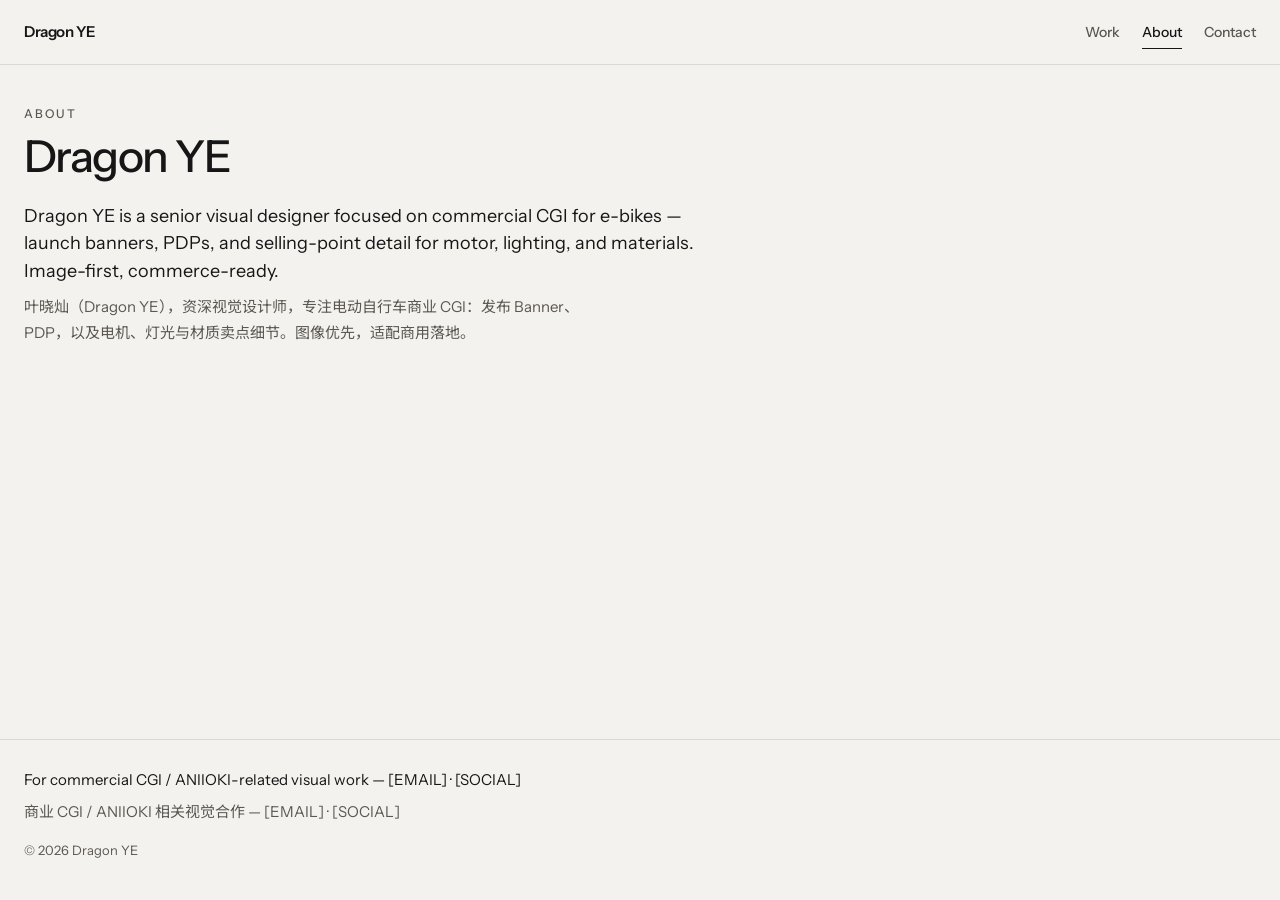
==== about.html @ ce5f81a4 "Rebuild the portfolio as an image-first static framework. Replace the single-page v1 with Home, Abou" ====
<!DOCTYPE html>
<html lang="en">
<head>
  <meta charset="utf-8">
  <meta name="viewport" content="width=device-width, initial-scale=1">
  <title>About — Dragon YE</title>
  <meta name="description" content="Dragon YE is a senior visual designer focused on commercial CGI for e-bikes — launch banners, PDPs, and selling-point detail for motor, lighting, and materials.">
  <meta name="theme-color" content="#f3f2ef">
  <link rel="canonical" href="https://dragonye17.github.io/dragonye-portfolio/about.html">
  <link rel="icon" href="favicon.svg" type="image/svg+xml">
  <link rel="preconnect" href="https://fonts.googleapis.com">
  <link rel="preconnect" href="https://fonts.gstatic.com" crossorigin>
  <link href="https://fonts.googleapis.com/css2?family=Instrument+Sans:wght@400;500;600&family=Noto+Sans+SC:wght@400;500&display=swap" rel="stylesheet">
  <link rel="stylesheet" href="css/site.css">
</head>
<body>
  <a class="skip" href="#main">Skip to content</a>
  <header class="nav">
    <div class="wrap nav-inner">
      <a class="wordmark" href="index.html">Dragon YE</a>
      <nav class="nav-links" aria-label="Primary">
        <a href="index.html#work">Work</a>
        <a href="about.html" aria-current="page">About</a>
        <a href="contact.html">Contact</a>
      </nav>
    </div>
  </header>

  <main id="main" class="wrap page">
    <p class="kicker">About</p>
    <h1 class="page-title">Dragon YE</h1>
    <p class="lede">Dragon YE is a senior visual designer focused on commercial CGI for e-bikes — launch banners, PDPs, and selling-point detail for motor, lighting, and materials. Image-first, commerce-ready.</p>
    <p class="sub" lang="zh-Hans">叶晓灿（Dragon YE），资深视觉设计师，专注电动自行车商业 CGI：发布 Banner、PDP，以及电机、灯光与材质卖点细节。图像优先，适配商用落地。</p>
  </main>

  <footer class="site-footer">
    <div class="wrap">
      <address>
        For commercial CGI / ANIIOKI-related visual work — <span class="token">[EMAIL]</span> · <span class="token">[SOCIAL]</span>
      </address>
      <p class="sub" lang="zh-Hans">商业 CGI / ANIIOKI 相关视觉合作 — <span class="token">[EMAIL]</span> · <span class="token">[SOCIAL]</span></p>
      <p class="legal">© 2026 Dragon YE</p>
    </div>
  </footer>
</body>
</html>
---- css/site.css ----
/* Dragon YE — image-first portfolio framework. Slots stay empty until real frames are dropped in. */

:root {
  --bg: #f3f2ef;
  --ink: #161616;
  --muted: #5c574f;
  --line: #ddd9d0;
  --slot: #e2dfd7;
  --slot-ink: #3f3c36;
  --font: "Instrument Sans", "Noto Sans SC", "PingFang SC", "Hiragino Sans GB", "Microsoft YaHei", sans-serif;
  --wrap: 1320px;
  --measure: 40rem;
}

* { box-sizing: border-box; }

html { -webkit-text-size-adjust: 100%; }

body {
  display: flex;
  flex-direction: column;
  margin: 0;
  min-height: 100vh;
  background: var(--bg);
  color: var(--ink);
  font-family: var(--font);
  font-size: 16px;
  line-height: 1.5;
  font-weight: 400;
  text-rendering: optimizeLegibility;
  -webkit-font-smoothing: antialiased;
}

main { flex: 1 0 auto; }

h1, h2, h3, p, figure, ol, ul, address { margin: 0; }
ol, ul { padding: 0; }
img { max-width: 100%; }

a { color: inherit; text-decoration: none; }

:focus-visible {
  outline: 2px solid var(--ink);
  outline-offset: 3px;
}

::selection {
  background: var(--ink);
  color: var(--bg);
}

.skip {
  position: absolute;
  left: 12px;
  top: -40px;
  z-index: 20;
  background: var(--ink);
  color: var(--bg);
  padding: 8px 12px;
  font-size: 14px;
}

.skip:focus { top: 12px; }

.vh {
  position: absolute;
  width: 1px;
  height: 1px;
  padding: 0;
  margin: -1px;
  overflow: hidden;
  clip: rect(0, 0, 0, 0);
  clip-path: inset(50%);
  white-space: nowrap;
  border: 0;
}

.wrap {
  width: min(var(--wrap), calc(100% - 48px));
  margin-inline: auto;
}

.measure { max-width: var(--measure); }

/* ---------- nav ---------- */

.nav {
  position: sticky;
  top: 0;
  z-index: 10;
  background: rgba(243, 242, 239, 0.94);
  backdrop-filter: blur(10px);
  -webkit-backdrop-filter: blur(10px);
  border-bottom: 1px solid var(--line);
}

.nav-inner {
  display: flex;
  align-items: center;
  justify-content: space-between;
  gap: 12px 24px;
  min-height: 64px;
  padding: 10px 0;
}

.wordmark {
  font-weight: 600;
  letter-spacing: -0.03em;
  font-size: 15px;
  flex: none;
}

.nav-links {
  display: flex;
  flex-wrap: wrap;
  justify-content: flex-end;
  gap: 6px 22px;
}

.nav-links a {
  font-size: 14px;
  font-weight: 500;
  color: var(--muted);
  padding: 6px 0;
}

.nav-links a:hover { color: var(--ink); }

.nav-links a[aria-current="page"] {
  color: var(--ink);
  box-shadow: inset 0 -1px 0 var(--ink);
}

/* ---------- type ---------- */

.kicker {
  font-size: 12px;
  font-weight: 500;
  letter-spacing: 0.16em;
  text-transform: uppercase;
  color: var(--muted);
}

h2.kicker { font-size: 12px; }

.kicker .opt {
  margin-left: 0.75em;
  letter-spacing: 0.08em;
  font-weight: 400;
}

.page-title {
  margin-top: 10px;
  font-size: clamp(2rem, 4vw, 2.75rem);
  font-weight: 500;
  letter-spacing: -0.035em;
  line-height: 1.08;
}

.position {
  font-size: clamp(1.35rem, 2.15vw, 1.7rem);
  font-weight: 500;
  letter-spacing: -0.022em;
  line-height: 1.32;
  text-wrap: pretty;
}

.sub {
  margin-top: 8px;
  max-width: 40em;
  color: var(--muted);
  font-size: 15px;
  line-height: 1.7;
}

.position + .sub { margin-top: 12px; max-width: none; }

.kicker + .position { margin-top: 10px; }

.lede {
  margin-top: 22px;
  max-width: 38em;
  font-size: 1.125rem;
  line-height: 1.55;
  text-wrap: pretty;
}

.flag {
  font-size: 12px;
  font-weight: 500;
  letter-spacing: 0.16em;
  text-transform: uppercase;
  color: var(--muted);
}

.role {
  margin-top: 16px;
  font-size: 14px;
}

.goal {
  margin-top: 18px;
  max-width: 38em;
  font-size: 17px;
  line-height: 1.5;
  text-wrap: pretty;
}

.note {
  margin-top: 8px;
  color: var(--muted);
  font-size: 14px;
}

.token { white-space: nowrap; }

/* ---------- pages ---------- */

.intro { padding-top: 40px; }

.page { padding-top: 40px; }

.block { margin-top: 72px; }

.project-head {
  margin-top: 36px;
  max-width: 40rem;
}

.project-head .sub { margin-top: 6px; }

.band { margin-top: 64px; }

.stack,
.pairs { margin-top: 16px; }

.stack { display: grid; gap: 12px; }

.pairs { display: grid; gap: 28px; }

.pair {
  display: grid;
  gap: 10px 12px;
}

.row-label {
  grid-column: 1 / -1;
  font-size: 13px;
  font-weight: 500;
  letter-spacing: 0.12em;
  text-transform: uppercase;
  color: var(--muted);
}

.row-label span {
  margin-left: 0.65em;
  letter-spacing: 0.02em;
  text-transform: none;
  font-weight: 400;
}

.anchors {
  margin-top: 64px;
  padding-top: 28px;
  border-top: 1px solid var(--line);
  display: grid;
  gap: 32px;
}

.anchor-label {
  font-size: 12px;
  font-weight: 500;
  letter-spacing: 0.14em;
  text-transform: uppercase;
}

.anchor p { max-width: 32em; }

.anchor .anchor-label + p {
  margin-top: 10px;
  font-size: 16px;
  line-height: 1.5;
}

.back { margin-top: 56px; }

.back a {
  font-size: 13px;
  font-weight: 500;
  letter-spacing: 0.12em;
  text-transform: uppercase;
  border-bottom: 1px solid var(--ink);
  padding-bottom: 2px;
}

.back a:hover { color: var(--muted); border-bottom-color: var(--muted); }

/* ---------- image slots ---------- */

.frame {
  position: relative;
  display: grid;
  place-items: center;
  margin: 0;
  overflow: hidden;
  background: var(--slot);
  box-shadow: inset 0 0 0 1px rgba(22, 22, 22, 0.06);
}

.frame.hero-slot { margin-top: 32px; }
.frame.case-open { margin-top: 20px; }

.r-16x9 { aspect-ratio: 16 / 9; }
.r-2x1 { aspect-ratio: 2 / 1; }
.r-3x2 { aspect-ratio: 3 / 2; }
.r-4x5 { aspect-ratio: 4 / 5; }
.r-1x1 { aspect-ratio: 1 / 1; }
.r-3x1 { aspect-ratio: 3 / 1; }

.frame figcaption {
  text-align: center;
  padding: 16px;
  color: var(--slot-ink);
}

.slot-title,
.slot-meta { display: block; }

.slot-title {
  font-size: 11px;
  font-weight: 500;
  letter-spacing: 0.16em;
  text-transform: uppercase;
}

.slot-meta {
  margin-top: 6px;
  font-size: 12px;
  letter-spacing: 0.02em;
  color: #4e4a43;
}

.frame img {
  position: absolute;
  inset: 0;
  width: 100%;
  height: 100%;
  object-fit: cover;
  display: block;
}

.frame:has(img[src]:not([src=""])) figcaption { display: none; }

/* ---------- work grid ---------- */

.work-grid {
  display: grid;
  gap: 32px 16px;
  margin-top: 18px;
}

.card-link { display: block; }

.card-link:hover .frame,
.card-link:focus-visible .frame { background: #d8d4cb; }

.card-copy { margin-top: 12px; }

.card-kicker {
  font-size: 12px;
  font-weight: 500;
  letter-spacing: 0.14em;
  text-transform: uppercase;
  color: var(--muted);
}

.card-title {
  margin-top: 6px;
  font-size: 15px;
  font-weight: 500;
  letter-spacing: -0.011em;
  line-height: 1.3;
}

.card-feature .card-title {
  font-size: clamp(1.2rem, 2vw, 1.45rem);
  letter-spacing: -0.02em;
}

.card-role {
  margin-top: 6px;
  font-size: 14px;
  color: var(--muted);
}

/* ---------- capability strip ---------- */

.cap-list {
  list-style: none;
  display: grid;
  gap: 22px;
  margin-top: 18px;
}

.cap-list li {
  display: flex;
  flex-direction: column;
  gap: 6px;
  border-top: 1px solid var(--line);
  padding-top: 16px;
}

.idx {
  font-size: 12px;
  letter-spacing: 0.12em;
  color: var(--muted);
}

.cap-name {
  font-size: 16px;
  font-weight: 500;
  letter-spacing: -0.011em;
  line-height: 1.3;
}

.cap-list .sub { margin-top: 0; font-size: 14px; }

/* ---------- footer ---------- */

.site-footer {
  margin-top: 72px;
  border-top: 1px solid var(--line);
  padding: 28px 0 40px;
}

.site-footer address {
  font-style: normal;
  font-size: 15px;
  line-height: 1.55;
  max-width: 36em;
}

.legal {
  margin-top: 16px;
  font-size: 13px;
  color: var(--muted);
}

.site-footer .legal:first-child { margin-top: 0; }

#work { scroll-margin-top: 76px; }

@media (min-width: 720px) {
  .pair { grid-template-columns: 1fr 1fr; align-items: start; }
}

@media (min-width: 800px) {
  .work-grid { grid-template-columns: repeat(3, 1fr); }
  .card-feature { grid-column: 1 / -1; }

  .card-feature .card-copy {
    display: grid;
    grid-template-columns: 1fr auto;
    column-gap: 24px;
    align-items: end;
  }

  .card-feature .card-kicker,
  .card-feature .card-title { grid-column: 1; }

  .card-feature .card-role {
    grid-column: 2;
    grid-row: 1 / span 2;
    margin-top: 0;
    text-align: right;
  }

  .anchors {
    grid-template-columns: 1fr 1fr;
    gap: 48px;
  }
}

@media (min-width: 640px) {
  .cap-list { grid-template-columns: 1fr 1fr; gap: 24px 28px; }
}

@media (min-width: 960px) {
  .cap-list { grid-template-columns: repeat(4, 1fr); }
}

@media (max-width: 640px) {
  .wrap { width: min(var(--wrap), calc(100% - 32px)); }
  .block { margin-top: 48px; }
  .band { margin-top: 48px; }
  .anchors { margin-top: 48px; }
  .site-footer { margin-top: 48px; }
  .nav-links { gap: 4px 16px; }
}

@media (prefers-reduced-motion: reduce) {
  * { scroll-behavior: auto !important; }
}
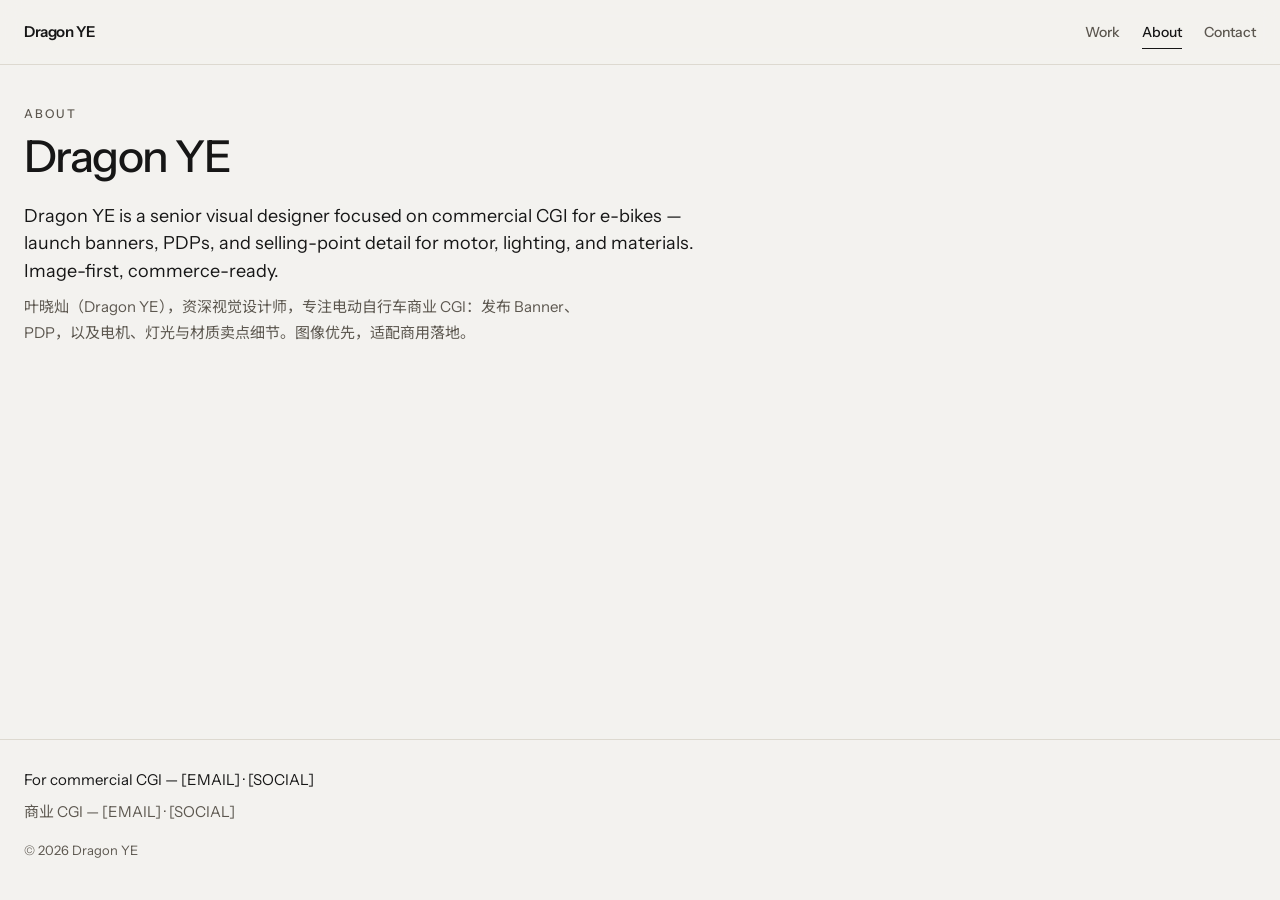
==== commit e38a3833: "Remove brand and model names from the visible portfolio copy. Keep the image-first framework and emp" ====
--- a/about.html
+++ b/about.html
@@ -36,9 +36,9 @@
   <footer class="site-footer">
     <div class="wrap">
       <address>
-        For commercial CGI / ANIIOKI-related visual work — <span class="token">[EMAIL]</span> · <span class="token">[SOCIAL]</span>
+        For commercial CGI — <span class="token">[EMAIL]</span> · <span class="token">[SOCIAL]</span>
       </address>
-      <p class="sub" lang="zh-Hans">商业 CGI / ANIIOKI 相关视觉合作 — <span class="token">[EMAIL]</span> · <span class="token">[SOCIAL]</span></p>
+      <p class="sub" lang="zh-Hans">商业 CGI — <span class="token">[EMAIL]</span> · <span class="token">[SOCIAL]</span></p>
       <p class="legal">© 2026 Dragon YE</p>
     </div>
   </footer>
--- a/css/site.css
+++ b/css/site.css
@@ -157,6 +157,14 @@
   line-height: 1.08;
 }
 
+.seq-title {
+  margin-top: 28px;
+  font-size: 12px;
+  font-weight: 500;
+  letter-spacing: 0.16em;
+  text-transform: uppercase;
+}
+
 .position {
   font-size: clamp(1.35rem, 2.15vw, 1.7rem);
   font-weight: 500;
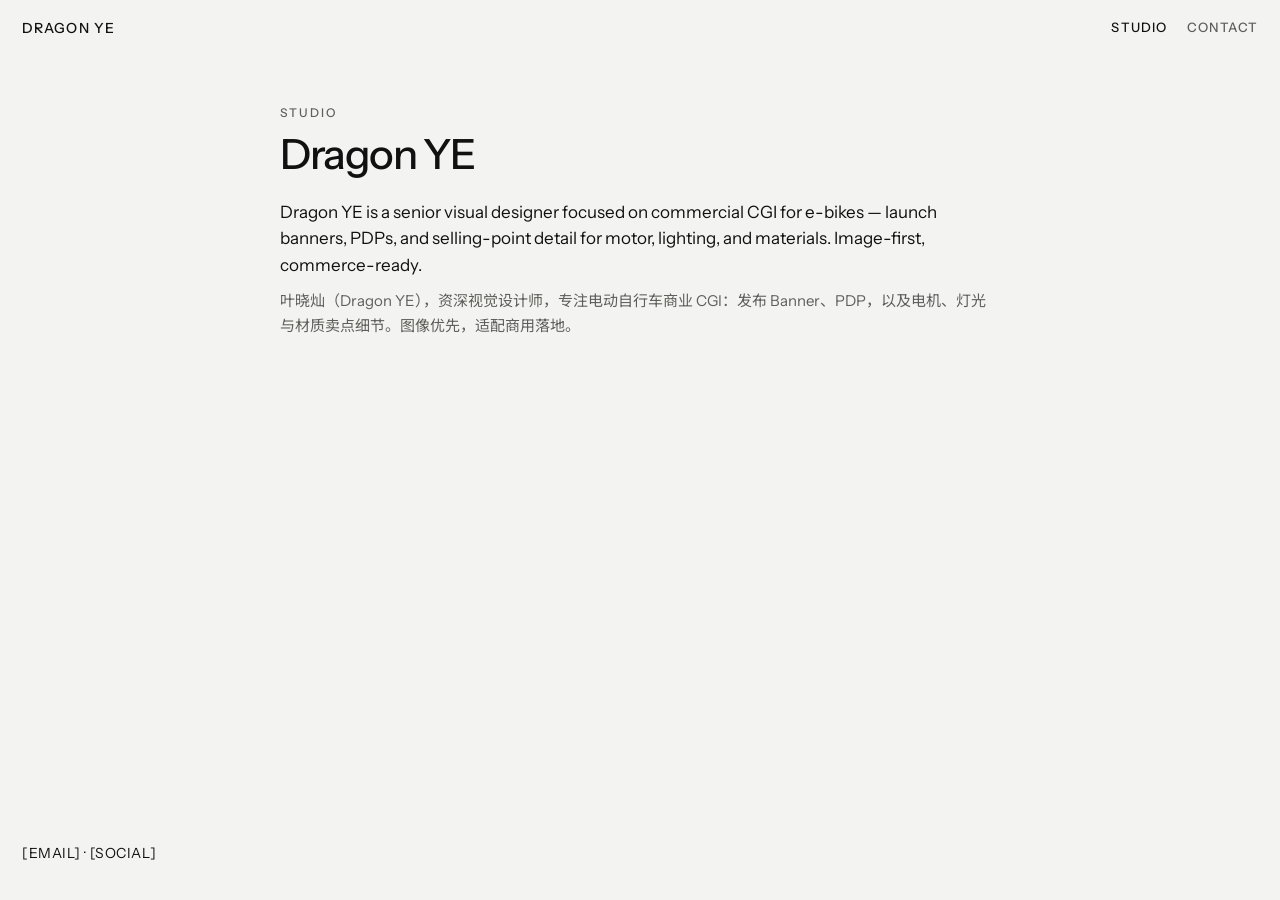
==== commit 29b14b70: "Restack the site as an image archive with a thin case sequence. Home is a thumbnail list labeled Pro" ====
--- a/about.html
+++ b/about.html
@@ -3,9 +3,9 @@
 <head>
   <meta charset="utf-8">
   <meta name="viewport" content="width=device-width, initial-scale=1">
-  <title>About — Dragon YE</title>
+  <title>Studio — Dragon YE</title>
   <meta name="description" content="Dragon YE is a senior visual designer focused on commercial CGI for e-bikes — launch banners, PDPs, and selling-point detail for motor, lighting, and materials.">
-  <meta name="theme-color" content="#f3f2ef">
+  <meta name="theme-color" content="#f3f3f1">
   <link rel="canonical" href="https://dragonye17.github.io/dragonye-portfolio/about.html">
   <link rel="icon" href="favicon.svg" type="image/svg+xml">
   <link rel="preconnect" href="https://fonts.googleapis.com">
@@ -16,31 +16,24 @@
 <body>
   <a class="skip" href="#main">Skip to content</a>
   <header class="nav">
-    <div class="wrap nav-inner">
+    <div class="nav-inner">
       <a class="wordmark" href="index.html">Dragon YE</a>
       <nav class="nav-links" aria-label="Primary">
-        <a href="index.html#work">Work</a>
-        <a href="about.html" aria-current="page">About</a>
+        <a href="about.html" aria-current="page">Studio</a>
         <a href="contact.html">Contact</a>
       </nav>
     </div>
   </header>
 
-  <main id="main" class="wrap page">
-    <p class="kicker">About</p>
+  <main id="main" class="page">
+    <p class="kicker">Studio</p>
     <h1 class="page-title">Dragon YE</h1>
     <p class="lede">Dragon YE is a senior visual designer focused on commercial CGI for e-bikes — launch banners, PDPs, and selling-point detail for motor, lighting, and materials. Image-first, commerce-ready.</p>
     <p class="sub" lang="zh-Hans">叶晓灿（Dragon YE），资深视觉设计师，专注电动自行车商业 CGI：发布 Banner、PDP，以及电机、灯光与材质卖点细节。图像优先，适配商用落地。</p>
   </main>
 
   <footer class="site-footer">
-    <div class="wrap">
-      <address>
-        For commercial CGI — <span class="token">[EMAIL]</span> · <span class="token">[SOCIAL]</span>
-      </address>
-      <p class="sub" lang="zh-Hans">商业 CGI — <span class="token">[EMAIL]</span> · <span class="token">[SOCIAL]</span></p>
-      <p class="legal">© 2026 Dragon YE</p>
-    </div>
+    <p class="foot-line"><span class="token">[EMAIL]</span> · <span class="token">[SOCIAL]</span></p>
   </footer>
 </body>
 </html>
--- a/css/site.css
+++ b/css/site.css
@@ -1,15 +1,13 @@
-/* Dragon YE — image-first portfolio framework. Slots stay empty until real frames are dropped in. */
+/* Dragon YE — archive framework. Placeholders only. */
 
 :root {
-  --bg: #f3f2ef;
-  --ink: #161616;
-  --muted: #5c574f;
-  --line: #ddd9d0;
-  --slot: #e2dfd7;
-  --slot-ink: #3f3c36;
+  --bg: #f3f3f1;
+  --ink: #111111;
+  --muted: #5e5e5a;
+  --slot: #d9d9d3;
+  --slot-ink: #3c3c38;
   --font: "Instrument Sans", "Noto Sans SC", "PingFang SC", "Hiragino Sans GB", "Microsoft YaHei", sans-serif;
-  --wrap: 1320px;
-  --measure: 40rem;
+  --inset: 22px;
 }
 
 * { box-sizing: border-box; }
@@ -33,9 +31,8 @@
 
 main { flex: 1 0 auto; }
 
-h1, h2, h3, p, figure, ol, ul, address { margin: 0; }
-ol, ul { padding: 0; }
-img { max-width: 100%; }
+h1, h2, h3, p, figure, address { margin: 0; }
+img { max-width: 100%; display: block; }
 
 a { color: inherit; text-decoration: none; }
 
@@ -75,12 +72,7 @@
   border: 0;
 }
 
-.wrap {
-  width: min(var(--wrap), calc(100% - 48px));
-  margin-inline: auto;
-}
-
-.measure { max-width: var(--measure); }
+.token { white-space: nowrap; }
 
 /* ---------- nav ---------- */
 
@@ -88,235 +80,147 @@
   position: sticky;
   top: 0;
   z-index: 10;
-  background: rgba(243, 242, 239, 0.94);
+  background: rgba(243, 243, 241, 0.9);
   backdrop-filter: blur(10px);
   -webkit-backdrop-filter: blur(10px);
-  border-bottom: 1px solid var(--line);
 }
 
 .nav-inner {
   display: flex;
   align-items: center;
   justify-content: space-between;
-  gap: 12px 24px;
-  min-height: 64px;
-  padding: 10px 0;
+  gap: 16px;
+  min-height: 56px;
+  padding: 8px var(--inset);
 }
 
 .wordmark {
-  font-weight: 600;
-  letter-spacing: -0.03em;
-  font-size: 15px;
-  flex: none;
+  font-size: 14px;
+  font-weight: 500;
+  letter-spacing: 0.08em;
+  text-transform: uppercase;
 }
 
 .nav-links {
   display: flex;
   flex-wrap: wrap;
   justify-content: flex-end;
-  gap: 6px 22px;
+  gap: 8px 20px;
 }
 
 .nav-links a {
-  font-size: 14px;
-  font-weight: 500;
+  font-size: 13px;
+  font-weight: 500;
+  letter-spacing: 0.08em;
+  text-transform: uppercase;
   color: var(--muted);
   padding: 6px 0;
 }
 
-.nav-links a:hover { color: var(--ink); }
-
-.nav-links a[aria-current="page"] {
-  color: var(--ink);
-  box-shadow: inset 0 -1px 0 var(--ink);
-}
-
-/* ---------- type ---------- */
-
-.kicker {
+.nav-links a:hover,
+.nav-links a[aria-current="page"] { color: var(--ink); }
+
+/* ---------- archive ---------- */
+
+.archive {
+  display: flex;
+  flex-direction: column;
+  gap: 4px;
+  padding-bottom: 28px;
+}
+
+.shot {
+  position: relative;
+  display: block;
+  color: inherit;
+}
+
+.shot-label {
+  position: absolute;
+  left: var(--inset);
+  bottom: 16px;
+  z-index: 2;
+  font-size: 13px;
+  font-weight: 500;
+  letter-spacing: 0.14em;
+  text-transform: uppercase;
+  color: var(--slot-ink);
+}
+
+a.shot:hover .frame,
+a.shot:focus-visible .frame { background: #cfcfc8; }
+
+/* ---------- case sequence ---------- */
+
+.sequence {
+  display: flex;
+  flex-direction: column;
+  gap: 4px;
+  padding-bottom: 12px;
+}
+
+.identity {
+  padding: 22px var(--inset) 18px;
+}
+
+.identity h1 {
+  font-size: 13px;
+  font-weight: 500;
+  letter-spacing: 0.14em;
+  text-transform: uppercase;
+}
+
+.identity .sub {
+  margin-top: 6px;
+  color: var(--muted);
+  font-size: 13px;
+}
+
+.whisper {
+  max-width: 34rem;
+  padding: 36px var(--inset) 18px;
+  font-size: 15px;
+  line-height: 1.45;
+}
+
+.whisper .sub {
+  display: block;
+  margin-top: 6px;
+  color: var(--muted);
+  font-size: 13px;
+  line-height: 1.6;
+}
+
+.row-label {
+  padding: 18px var(--inset) 8px;
   font-size: 12px;
   font-weight: 500;
-  letter-spacing: 0.16em;
-  text-transform: uppercase;
-  color: var(--muted);
-}
-
-h2.kicker { font-size: 12px; }
-
-.kicker .opt {
-  margin-left: 0.75em;
-  letter-spacing: 0.08em;
-  font-weight: 400;
-}
-
-.page-title {
-  margin-top: 10px;
-  font-size: clamp(2rem, 4vw, 2.75rem);
-  font-weight: 500;
-  letter-spacing: -0.035em;
-  line-height: 1.08;
-}
-
-.seq-title {
-  margin-top: 28px;
-  font-size: 12px;
-  font-weight: 500;
-  letter-spacing: 0.16em;
-  text-transform: uppercase;
-}
-
-.position {
-  font-size: clamp(1.35rem, 2.15vw, 1.7rem);
-  font-weight: 500;
-  letter-spacing: -0.022em;
-  line-height: 1.32;
-  text-wrap: pretty;
-}
-
-.sub {
-  margin-top: 8px;
-  max-width: 40em;
-  color: var(--muted);
-  font-size: 15px;
-  line-height: 1.7;
-}
-
-.position + .sub { margin-top: 12px; max-width: none; }
-
-.kicker + .position { margin-top: 10px; }
-
-.lede {
-  margin-top: 22px;
-  max-width: 38em;
-  font-size: 1.125rem;
-  line-height: 1.55;
-  text-wrap: pretty;
-}
-
-.flag {
-  font-size: 12px;
-  font-weight: 500;
-  letter-spacing: 0.16em;
-  text-transform: uppercase;
-  color: var(--muted);
-}
-
-.role {
-  margin-top: 16px;
-  font-size: 14px;
-}
-
-.goal {
-  margin-top: 18px;
-  max-width: 38em;
-  font-size: 17px;
-  line-height: 1.5;
-  text-wrap: pretty;
-}
-
-.note {
-  margin-top: 8px;
-  color: var(--muted);
-  font-size: 14px;
-}
-
-.token { white-space: nowrap; }
-
-/* ---------- pages ---------- */
-
-.intro { padding-top: 40px; }
-
-.page { padding-top: 40px; }
-
-.block { margin-top: 72px; }
-
-.project-head {
-  margin-top: 36px;
-  max-width: 40rem;
-}
-
-.project-head .sub { margin-top: 6px; }
-
-.band { margin-top: 64px; }
-
-.stack,
-.pairs { margin-top: 16px; }
-
-.stack { display: grid; gap: 12px; }
-
-.pairs { display: grid; gap: 28px; }
-
-.pair {
-  display: grid;
-  gap: 10px 12px;
-}
-
-.row-label {
-  grid-column: 1 / -1;
-  font-size: 13px;
-  font-weight: 500;
-  letter-spacing: 0.12em;
+  letter-spacing: 0.14em;
   text-transform: uppercase;
   color: var(--muted);
 }
 
 .row-label span {
-  margin-left: 0.65em;
+  margin-left: 0.6em;
   letter-spacing: 0.02em;
   text-transform: none;
   font-weight: 400;
 }
 
-.anchors {
-  margin-top: 64px;
-  padding-top: 28px;
-  border-top: 1px solid var(--line);
+.pair {
   display: grid;
-  gap: 32px;
-}
-
-.anchor-label {
-  font-size: 12px;
-  font-weight: 500;
-  letter-spacing: 0.14em;
-  text-transform: uppercase;
-}
-
-.anchor p { max-width: 32em; }
-
-.anchor .anchor-label + p {
-  margin-top: 10px;
-  font-size: 16px;
-  line-height: 1.5;
-}
-
-.back { margin-top: 56px; }
-
-.back a {
-  font-size: 13px;
-  font-weight: 500;
-  letter-spacing: 0.12em;
-  text-transform: uppercase;
-  border-bottom: 1px solid var(--ink);
-  padding-bottom: 2px;
-}
-
-.back a:hover { color: var(--muted); border-bottom-color: var(--muted); }
-
-/* ---------- image slots ---------- */
+  gap: 4px;
+}
+
+/* ---------- slots ---------- */
 
 .frame {
   position: relative;
   display: grid;
   place-items: center;
-  margin: 0;
   overflow: hidden;
   background: var(--slot);
-  box-shadow: inset 0 0 0 1px rgba(22, 22, 22, 0.06);
-}
-
-.frame.hero-slot { margin-top: 32px; }
-.frame.case-open { margin-top: 20px; }
+}
 
 .r-16x9 { aspect-ratio: 16 / 9; }
 .r-2x1 { aspect-ratio: 2 / 1; }
@@ -326,6 +230,8 @@
 .r-3x1 { aspect-ratio: 3 / 1; }
 
 .frame figcaption {
+  position: relative;
+  z-index: 1;
   text-align: center;
   padding: 16px;
   color: var(--slot-ink);
@@ -344,8 +250,7 @@
 .slot-meta {
   margin-top: 6px;
   font-size: 12px;
-  letter-spacing: 0.02em;
-  color: #4e4a43;
+  letter-spacing: 0.04em;
 }
 
 .frame img {
@@ -354,156 +259,83 @@
   width: 100%;
   height: 100%;
   object-fit: cover;
-  display: block;
 }
 
 .frame:has(img[src]:not([src=""])) figcaption { display: none; }
 
-/* ---------- work grid ---------- */
-
-.work-grid {
-  display: grid;
-  gap: 32px 16px;
-  margin-top: 18px;
-}
-
-.card-link { display: block; }
-
-.card-link:hover .frame,
-.card-link:focus-visible .frame { background: #d8d4cb; }
-
-.card-copy { margin-top: 12px; }
-
-.card-kicker {
+/* ---------- studio / contact ---------- */
+
+.page {
+  width: min(720px, calc(100% - 44px));
+  margin-inline: auto;
+  padding: 48px 0 24px;
+}
+
+.kicker {
   font-size: 12px;
   font-weight: 500;
-  letter-spacing: 0.14em;
-  text-transform: uppercase;
-  color: var(--muted);
-}
-
-.card-title {
-  margin-top: 6px;
+  letter-spacing: 0.16em;
+  text-transform: uppercase;
+  color: var(--muted);
+}
+
+.page-title {
+  margin-top: 10px;
+  font-size: clamp(2rem, 4vw, 2.6rem);
+  font-weight: 500;
+  letter-spacing: -0.035em;
+  line-height: 1.08;
+}
+
+.lede {
+  margin-top: 22px;
+  font-size: 1.0625rem;
+  line-height: 1.55;
+}
+
+.sub {
+  margin-top: 10px;
+  color: var(--muted);
   font-size: 15px;
-  font-weight: 500;
-  letter-spacing: -0.011em;
+  line-height: 1.7;
+}
+
+.position {
+  margin-top: 12px;
+  font-size: clamp(1.35rem, 2.2vw, 1.7rem);
+  font-weight: 500;
+  letter-spacing: -0.02em;
   line-height: 1.3;
 }
 
-.card-feature .card-title {
-  font-size: clamp(1.2rem, 2vw, 1.45rem);
-  letter-spacing: -0.02em;
-}
-
-.card-role {
-  margin-top: 6px;
+/* ---------- footer ---------- */
+
+.site-footer {
+  padding: 28px var(--inset) 36px;
+}
+
+.site-footer address,
+.foot-line {
+  font-style: normal;
   font-size: 14px;
-  color: var(--muted);
-}
-
-/* ---------- capability strip ---------- */
-
-.cap-list {
-  list-style: none;
-  display: grid;
-  gap: 22px;
-  margin-top: 18px;
-}
-
-.cap-list li {
-  display: flex;
-  flex-direction: column;
-  gap: 6px;
-  border-top: 1px solid var(--line);
-  padding-top: 16px;
-}
-
-.idx {
+  letter-spacing: 0.04em;
+}
+
+.legal {
+  margin-top: 10px;
   font-size: 12px;
-  letter-spacing: 0.12em;
-  color: var(--muted);
-}
-
-.cap-name {
-  font-size: 16px;
-  font-weight: 500;
-  letter-spacing: -0.011em;
-  line-height: 1.3;
-}
-
-.cap-list .sub { margin-top: 0; font-size: 14px; }
-
-/* ---------- footer ---------- */
-
-.site-footer {
-  margin-top: 72px;
-  border-top: 1px solid var(--line);
-  padding: 28px 0 40px;
-}
-
-.site-footer address {
-  font-style: normal;
-  font-size: 15px;
-  line-height: 1.55;
-  max-width: 36em;
-}
-
-.legal {
-  margin-top: 16px;
-  font-size: 13px;
   color: var(--muted);
 }
 
 .site-footer .legal:first-child { margin-top: 0; }
 
-#work { scroll-margin-top: 76px; }
-
-@media (min-width: 720px) {
+@media (min-width: 800px) {
   .pair { grid-template-columns: 1fr 1fr; align-items: start; }
 }
 
-@media (min-width: 800px) {
-  .work-grid { grid-template-columns: repeat(3, 1fr); }
-  .card-feature { grid-column: 1 / -1; }
-
-  .card-feature .card-copy {
-    display: grid;
-    grid-template-columns: 1fr auto;
-    column-gap: 24px;
-    align-items: end;
-  }
-
-  .card-feature .card-kicker,
-  .card-feature .card-title { grid-column: 1; }
-
-  .card-feature .card-role {
-    grid-column: 2;
-    grid-row: 1 / span 2;
-    margin-top: 0;
-    text-align: right;
-  }
-
-  .anchors {
-    grid-template-columns: 1fr 1fr;
-    gap: 48px;
-  }
-}
-
-@media (min-width: 640px) {
-  .cap-list { grid-template-columns: 1fr 1fr; gap: 24px 28px; }
-}
-
-@media (min-width: 960px) {
-  .cap-list { grid-template-columns: repeat(4, 1fr); }
-}
-
 @media (max-width: 640px) {
-  .wrap { width: min(var(--wrap), calc(100% - 32px)); }
-  .block { margin-top: 48px; }
-  .band { margin-top: 48px; }
-  .anchors { margin-top: 48px; }
-  .site-footer { margin-top: 48px; }
-  .nav-links { gap: 4px 16px; }
+  :root { --inset: 16px; }
+  .shot-label { bottom: 12px; font-size: 12px; }
 }
 
 @media (prefers-reduced-motion: reduce) {
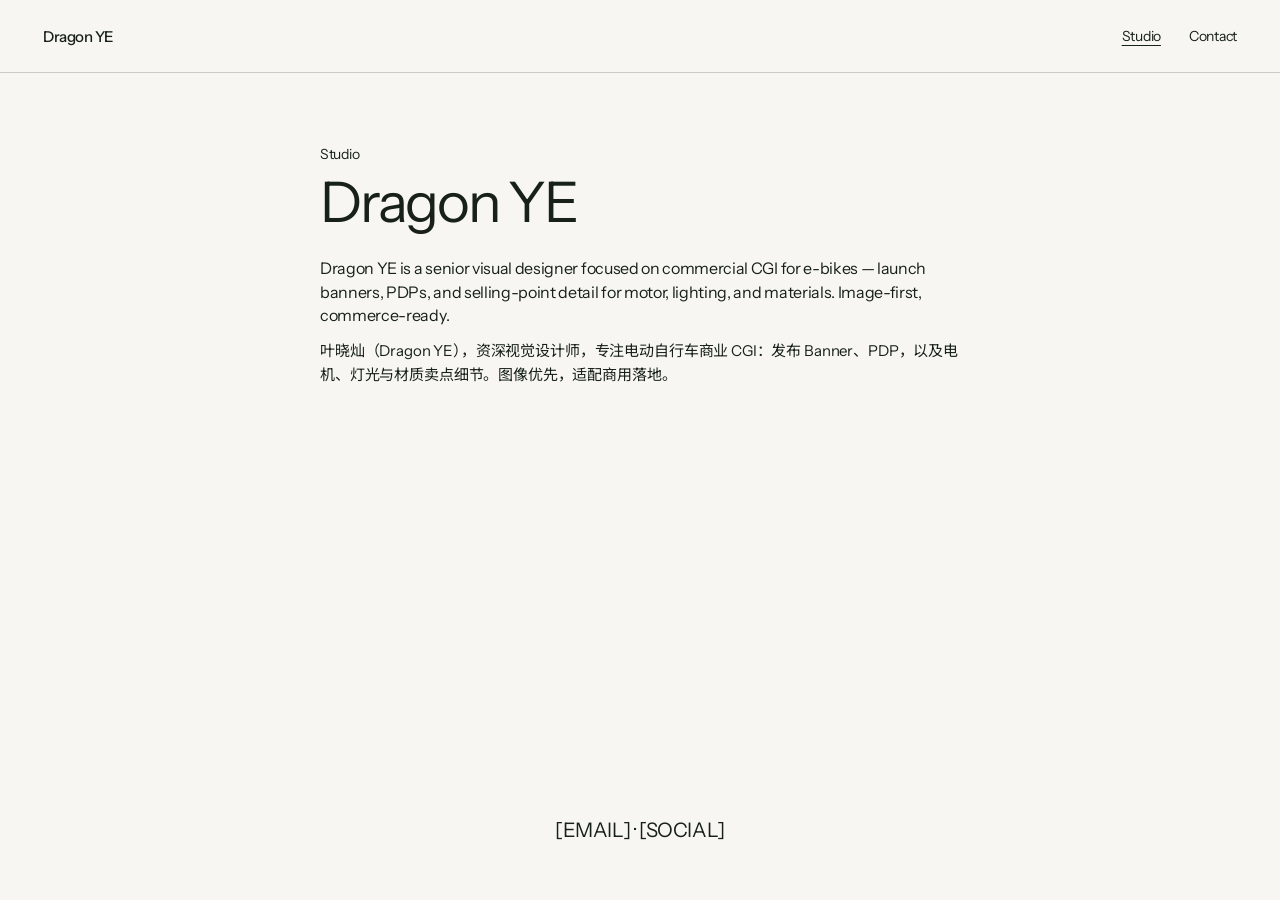
==== commit b8a65334: "Match the archive and case pages to the reference layout rhythm. Home uses a right-aligned nav, a la" ====
--- a/about.html
+++ b/about.html
@@ -5,12 +5,12 @@
   <meta name="viewport" content="width=device-width, initial-scale=1">
   <title>Studio — Dragon YE</title>
   <meta name="description" content="Dragon YE is a senior visual designer focused on commercial CGI for e-bikes — launch banners, PDPs, and selling-point detail for motor, lighting, and materials.">
-  <meta name="theme-color" content="#f3f3f1">
+  <meta name="theme-color" content="#f7f6f3">
   <link rel="canonical" href="https://dragonye17.github.io/dragonye-portfolio/about.html">
   <link rel="icon" href="favicon.svg" type="image/svg+xml">
   <link rel="preconnect" href="https://fonts.googleapis.com">
   <link rel="preconnect" href="https://fonts.gstatic.com" crossorigin>
-  <link href="https://fonts.googleapis.com/css2?family=Instrument+Sans:wght@400;500;600&family=Noto+Sans+SC:wght@400;500&display=swap" rel="stylesheet">
+  <link href="https://fonts.googleapis.com/css2?family=Instrument+Sans:wght@300;400;500&family=Noto+Sans+SC:wght@300;400;500&display=swap" rel="stylesheet">
   <link rel="stylesheet" href="css/site.css">
 </head>
 <body>
--- a/css/site.css
+++ b/css/site.css
@@ -1,13 +1,16 @@
-/* Dragon YE — archive framework. Placeholders only. */
+/* Dragon YE — layout rhythm aligned to a studio archive. Own type, no borrowed marks. */
 
 :root {
-  --bg: #f3f3f1;
-  --ink: #111111;
-  --muted: #5e5e5a;
-  --slot: #d9d9d3;
+  --bg: #f7f6f3;
+  --ink: #172019;
+  --muted: #3a3a3a;
+  --line: rgba(23, 32, 25, 0.2);
+  --slot: #e3e1db;
   --slot-ink: #3c3c38;
   --font: "Instrument Sans", "Noto Sans SC", "PingFang SC", "Hiragino Sans GB", "Microsoft YaHei", sans-serif;
-  --inset: 22px;
+  --edge: 43px;
+  --gutter: 15px;
+  --case: 1240px;
 }
 
 * { box-sizing: border-box; }
@@ -23,8 +26,9 @@
   color: var(--ink);
   font-family: var(--font);
   font-size: 16px;
-  line-height: 1.5;
-  font-weight: 400;
+  line-height: 1.375;
+  font-weight: 400;
+  letter-spacing: -0.02em;
   text-rendering: optimizeLegibility;
   -webkit-font-smoothing: antialiased;
 }
@@ -33,7 +37,6 @@
 
 h1, h2, h3, p, figure, address { margin: 0; }
 img { max-width: 100%; display: block; }
-
 a { color: inherit; text-decoration: none; }
 
 :focus-visible {
@@ -41,10 +44,7 @@
   outline-offset: 3px;
 }
 
-::selection {
-  background: var(--ink);
-  color: var(--bg);
-}
+::selection { background: var(--ink); color: var(--bg); }
 
 .skip {
   position: absolute;
@@ -56,7 +56,6 @@
   padding: 8px 12px;
   font-size: 14px;
 }
-
 .skip:focus { top: 12px; }
 
 .vh {
@@ -74,15 +73,14 @@
 
 .token { white-space: nowrap; }
 
-/* ---------- nav ---------- */
+/* ---------- nav: mark left, links right, hairline ---------- */
 
 .nav {
   position: sticky;
   top: 0;
   z-index: 10;
-  background: rgba(243, 243, 241, 0.9);
-  backdrop-filter: blur(10px);
-  -webkit-backdrop-filter: blur(10px);
+  background: var(--bg);
+  border-bottom: 1px solid var(--line);
 }
 
 .nav-inner {
@@ -90,126 +88,210 @@
   align-items: center;
   justify-content: space-between;
   gap: 16px;
-  min-height: 56px;
-  padding: 8px var(--inset);
+  min-height: 72px;
+  padding: 18px var(--edge) 16px;
 }
 
 .wordmark {
-  font-size: 14px;
+  font-size: 15px;
   font-weight: 500;
-  letter-spacing: 0.08em;
-  text-transform: uppercase;
+  letter-spacing: -0.03em;
 }
 
 .nav-links {
   display: flex;
   flex-wrap: wrap;
   justify-content: flex-end;
-  gap: 8px 20px;
+  gap: 8px 28px;
 }
 
 .nav-links a {
-  font-size: 13px;
-  font-weight: 500;
-  letter-spacing: 0.08em;
-  text-transform: uppercase;
-  color: var(--muted);
-  padding: 6px 0;
-}
-
-.nav-links a:hover,
-.nav-links a[aria-current="page"] { color: var(--ink); }
-
-/* ---------- archive ---------- */
+  font-size: 14px;
+  font-weight: 400;
+  letter-spacing: -0.02em;
+  padding: 4px 0;
+}
+
+.nav-links a:hover { opacity: 0.65; }
+
+.nav-links a[aria-current="page"] {
+  text-decoration: underline;
+  text-underline-offset: 4px;
+}
+
+/* ---------- home mast + alternating rows ---------- */
+
+.mast {
+  display: flex;
+  align-items: flex-end;
+  justify-content: space-between;
+  gap: 24px;
+  padding: 42px var(--edge) 22px;
+}
+
+.mast-name {
+  font-size: clamp(52px, 6.4vw, 84px);
+  font-weight: 400;
+  letter-spacing: -0.045em;
+  line-height: 0.92;
+}
+
+.mast-meta {
+  text-align: right;
+  font-size: 16px;
+  line-height: 1.35;
+  letter-spacing: -0.02em;
+  padding-bottom: 8px;
+}
+
+.mast-meta .year {
+  display: block;
+  margin-bottom: 2px;
+}
 
 .archive {
+  width: min(1354px, calc(100% - var(--edge) * 2));
+  margin: 0 auto 8px;
   display: flex;
   flex-direction: column;
-  gap: 4px;
-  padding-bottom: 28px;
-}
-
-.shot {
-  position: relative;
-  display: block;
-  color: inherit;
+  gap: var(--gutter);
+}
+
+.row {
+  display: grid;
+  gap: var(--gutter);
+}
+
+.row-a { grid-template-columns: 498fr 840fr; }
+.row-b { grid-template-columns: 783fr 555fr; }
+
+.shot { display: block; color: inherit; min-width: 0; }
+
+.row .frame {
+  height: clamp(220px, 38.8vw, 558px);
+  aspect-ratio: auto;
 }
 
 .shot-label {
   position: absolute;
-  left: var(--inset);
-  bottom: 16px;
+  left: 12px;
+  bottom: 10px;
   z-index: 2;
-  font-size: 13px;
-  font-weight: 500;
-  letter-spacing: 0.14em;
+  font-size: 16px;
+  font-weight: 400;
+  letter-spacing: -0.02em;
   text-transform: uppercase;
-  color: var(--slot-ink);
+  color: var(--ink);
 }
 
 a.shot:hover .frame,
-a.shot:focus-visible .frame { background: #cfcfc8; }
-
-/* ---------- case sequence ---------- */
-
-.sequence {
+a.shot:focus-visible .frame { background: #d8d6d0; }
+
+/* ---------- case ---------- */
+
+.hero-slot {
+  margin-top: 48px;
+  width: 100%;
+  aspect-ratio: 2.44 / 1;
+  height: auto;
+}
+
+.case-head {
+  width: min(1040px, calc(100% - 18vw));
+  margin: 120px auto 0;
+  display: grid;
+  grid-template-columns: minmax(180px, 0.78fr) 1.15fr;
+  column-gap: 64px;
+  align-items: start;
+}
+
+.case-head h1 {
+  font-size: 34px;
+  font-weight: 300;
+  letter-spacing: -0.02em;
+  line-height: 1.15;
+  text-transform: uppercase;
+}
+
+.case-dek {
+  font-size: 16px;
+  line-height: 1.4;
+  letter-spacing: -0.02em;
+  text-align: right;
+}
+
+.case-dek .sub {
+  display: block;
+  margin-top: 8px;
+  font-size: 14px;
+  line-height: 1.45;
+  color: var(--ink);
+}
+
+.case-note {
+  margin-top: 28px;
+  font-size: 14px;
+  line-height: 1.4;
+  text-align: right;
+}
+
+.case-wrap {
+  width: min(var(--case), calc(100% - 140px));
+  margin: 150px auto 0;
   display: flex;
   flex-direction: column;
-  gap: 4px;
-  padding-bottom: 12px;
-}
-
-.identity {
-  padding: 22px var(--inset) 18px;
-}
-
-.identity h1 {
-  font-size: 13px;
-  font-weight: 500;
-  letter-spacing: 0.14em;
+  gap: 16px;
+}
+
+.case-wrap .pair {
+  display: grid;
+  grid-template-columns: 5fr 8fr;
+  gap: 16px;
+}
+
+.case-wrap .pair .frame.fill,
+.frame.fill {
+  height: clamp(260px, 34vw, 520px);
+  aspect-ratio: auto;
+}
+
+.break {
+  width: min(614px, 100%);
+  margin: 104px 0 24px;
+}
+
+.break .k {
+  font-size: 16px;
+  line-height: 1.375;
+  margin-bottom: 8px;
+}
+
+.break .lead {
+  font-size: clamp(28px, 2.4vw, 34px);
+  font-weight: 300;
+  letter-spacing: -0.02em;
+  line-height: 1.15;
+}
+
+.break .sub {
+  display: block;
+  margin-top: 12px;
+  font-size: 15px;
+  line-height: 1.5;
+  letter-spacing: -0.01em;
+}
+
+.row-label {
+  margin-top: 8px;
+  font-size: 16px;
+  font-weight: 400;
+  letter-spacing: -0.02em;
   text-transform: uppercase;
 }
 
-.identity .sub {
-  margin-top: 6px;
-  color: var(--muted);
-  font-size: 13px;
-}
-
-.whisper {
-  max-width: 34rem;
-  padding: 36px var(--inset) 18px;
-  font-size: 15px;
-  line-height: 1.45;
-}
-
-.whisper .sub {
-  display: block;
-  margin-top: 6px;
-  color: var(--muted);
-  font-size: 13px;
-  line-height: 1.6;
-}
-
-.row-label {
-  padding: 18px var(--inset) 8px;
-  font-size: 12px;
-  font-weight: 500;
-  letter-spacing: 0.14em;
-  text-transform: uppercase;
-  color: var(--muted);
-}
-
 .row-label span {
-  margin-left: 0.6em;
-  letter-spacing: 0.02em;
+  margin-left: 0.45em;
   text-transform: none;
-  font-weight: 400;
-}
-
-.pair {
-  display: grid;
-  gap: 4px;
 }
 
 /* ---------- slots ---------- */
@@ -228,12 +310,13 @@
 .r-4x5 { aspect-ratio: 4 / 5; }
 .r-1x1 { aspect-ratio: 1 / 1; }
 .r-3x1 { aspect-ratio: 3 / 1; }
+.r-wide { aspect-ratio: 1240 / 720; }
 
 .frame figcaption {
   position: relative;
   z-index: 1;
   text-align: center;
-  padding: 16px;
+  padding: 16px 48px;
   color: var(--slot-ink);
 }
 
@@ -241,16 +324,16 @@
 .slot-meta { display: block; }
 
 .slot-title {
-  font-size: 11px;
-  font-weight: 500;
-  letter-spacing: 0.16em;
+  font-size: 12px;
+  font-weight: 400;
+  letter-spacing: 0.08em;
   text-transform: uppercase;
 }
 
 .slot-meta {
-  margin-top: 6px;
+  margin-top: 4px;
   font-size: 12px;
-  letter-spacing: 0.04em;
+  letter-spacing: 0;
 }
 
 .frame img {
@@ -266,76 +349,81 @@
 /* ---------- studio / contact ---------- */
 
 .page {
-  width: min(720px, calc(100% - 44px));
-  margin-inline: auto;
-  padding: 48px 0 24px;
+  width: min(640px, calc(100% - var(--edge) * 2));
+  margin: 0 auto;
+  padding: 72px 0 24px;
 }
 
 .kicker {
-  font-size: 12px;
-  font-weight: 500;
-  letter-spacing: 0.16em;
-  text-transform: uppercase;
-  color: var(--muted);
+  font-size: 14px;
+  font-weight: 400;
+  letter-spacing: -0.02em;
 }
 
 .page-title {
-  margin-top: 10px;
-  font-size: clamp(2rem, 4vw, 2.6rem);
-  font-weight: 500;
-  letter-spacing: -0.035em;
-  line-height: 1.08;
+  margin-top: 12px;
+  font-size: clamp(40px, 5vw, 56px);
+  font-weight: 400;
+  letter-spacing: -0.04em;
+  line-height: 0.95;
 }
 
 .lede {
-  margin-top: 22px;
-  font-size: 1.0625rem;
-  line-height: 1.55;
+  margin-top: 28px;
+  font-size: 16px;
+  line-height: 1.45;
+  letter-spacing: -0.02em;
 }
 
 .sub {
-  margin-top: 10px;
-  color: var(--muted);
+  margin-top: 12px;
   font-size: 15px;
-  line-height: 1.7;
+  line-height: 1.6;
+  letter-spacing: -0.01em;
 }
 
 .position {
-  margin-top: 12px;
-  font-size: clamp(1.35rem, 2.2vw, 1.7rem);
-  font-weight: 500;
-  letter-spacing: -0.02em;
-  line-height: 1.3;
+  margin-top: 16px;
+  font-size: clamp(28px, 3vw, 34px);
+  font-weight: 300;
+  letter-spacing: -0.02em;
+  line-height: 1.2;
 }
 
 /* ---------- footer ---------- */
 
 .site-footer {
-  padding: 28px var(--inset) 36px;
+  padding: 88px 20px 56px;
+  text-align: center;
+  font-size: 20px;
+  letter-spacing: -0.02em;
 }
 
 .site-footer address,
-.foot-line {
-  font-style: normal;
-  font-size: 14px;
-  letter-spacing: 0.04em;
-}
-
-.legal {
-  margin-top: 10px;
-  font-size: 12px;
-  color: var(--muted);
-}
-
-.site-footer .legal:first-child { margin-top: 0; }
-
-@media (min-width: 800px) {
-  .pair { grid-template-columns: 1fr 1fr; align-items: start; }
-}
-
-@media (max-width: 640px) {
-  :root { --inset: 16px; }
-  .shot-label { bottom: 12px; font-size: 12px; }
+.foot-line { font-style: normal; }
+
+@media (max-width: 800px) {
+  :root { --edge: 20px; }
+  .nav-inner { min-height: 60px; padding: 14px var(--edge); }
+  .nav-links { gap: 8px 18px; }
+  .mast { flex-direction: column; align-items: flex-start; padding-top: 28px; }
+  .mast-meta { text-align: left; padding-bottom: 0; }
+  .row-a, .row-b { grid-template-columns: 1fr; }
+  .row .frame { height: 58vw; }
+  .case-head {
+    width: min(100% - 40px, 640px);
+    margin-top: 72px;
+    grid-template-columns: 1fr;
+    row-gap: 18px;
+  }
+  .case-dek, .case-note { text-align: left; }
+  .case-wrap { width: calc(100% - 40px); margin-top: 72px; }
+  .case-wrap .pair { grid-template-columns: 1fr; }
+  .case-wrap .pair .frame.fill,
+  .frame.fill { height: 62vw; }
+  .break { margin-top: 64px; }
+  .hero-slot { margin-top: 20px; }
+  .site-footer { padding-top: 64px; font-size: 18px; }
 }
 
 @media (prefers-reduced-motion: reduce) {
